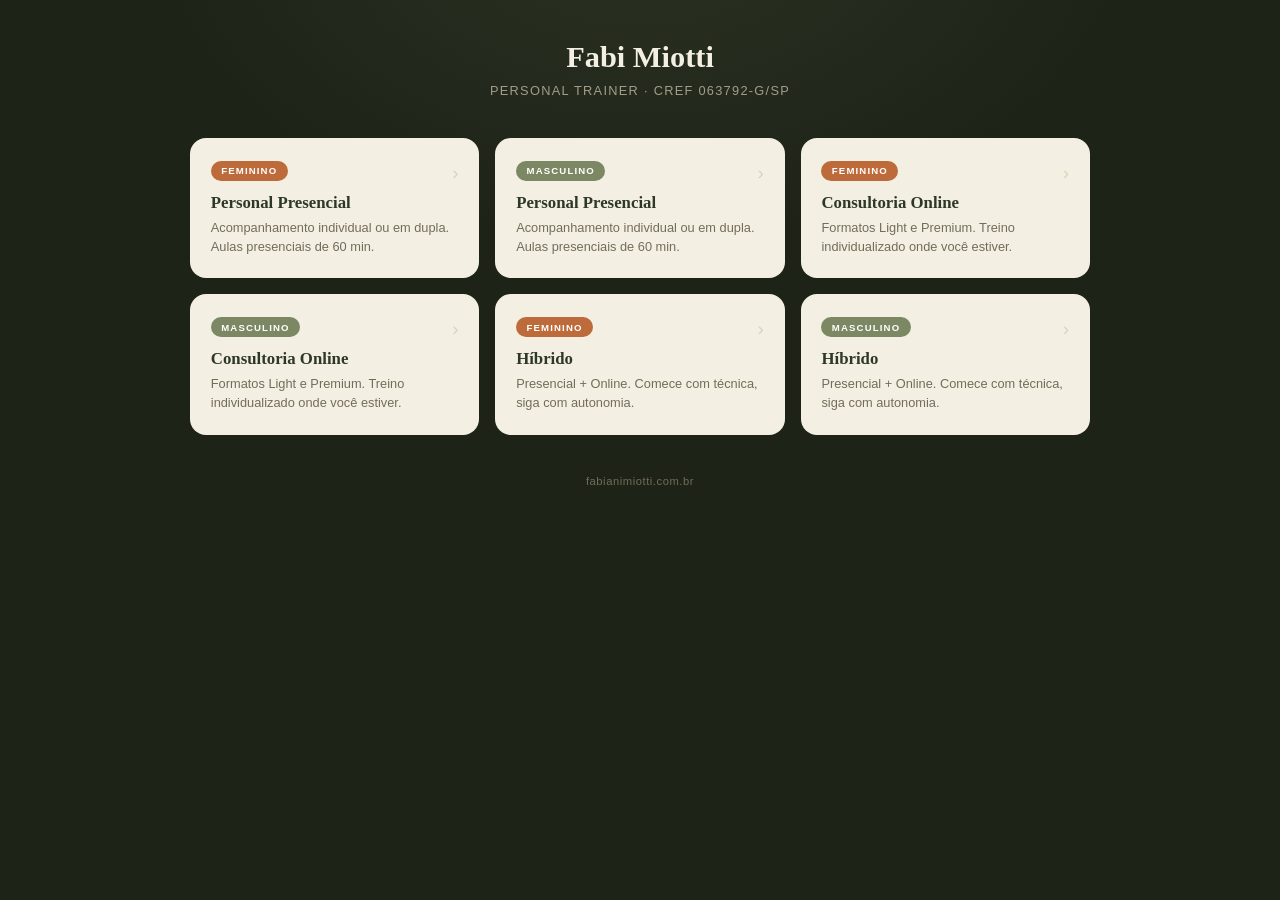
==== index.html @ b37139c1 "Publicar apresentações Fabi Miotti" ====
<!doctype html>
<meta charset="UTF-8">
<title>Fabi Miotti — Apresentações</title>
<meta name="viewport" content="width=device-width, initial-scale=1" />
<style>
  :root{
    --paper:#F4EFE3;
    --paper-soft:#FBF8F1;
    --ink:#2C2A22;
    --ink-soft:#736C58;
    --green:#3B4630;
    --green-deep:#2E3826;
    --accent-f:#BD6B3B;
    --accent-m:#7C8863;
    --line:#DED2B8;
    --stage:#1E2318;
  }
  *{box-sizing:border-box;}
  html,body{height:100%;margin:0;}
  body{
    min-height:100vh;
    background:radial-gradient(ellipse 900px 600px at 50% -10%, #2B3222 0%, var(--stage) 55%);
    color:var(--paper);
    font-family:-apple-system,BlinkMacSystemFont,"Segoe UI",Roboto,Helvetica,Arial,sans-serif;
    padding:2.5rem 1rem;
  }
  .header{text-align:center;margin-bottom:2.5rem;}
  .header h1{font-family:"Iowan Old Style","Palatino Linotype",Georgia,serif;font-size:1.9rem;margin:0;color:var(--paper);}
  .header p{font-size:.8rem;letter-spacing:.1em;text-transform:uppercase;color:#A39D89;margin:.5rem 0 0;}
  .grid{display:grid;grid-template-columns:repeat(auto-fill,minmax(280px,1fr));gap:1rem;max-width:900px;margin:0 auto;}
  .card{background:var(--paper);border-radius:16px;padding:1.4rem 1.3rem;color:var(--ink);text-decoration:none;display:block;transition:transform .15s ease,box-shadow .15s ease;}
  .card:hover{transform:translateY(-3px);box-shadow:0 12px 30px rgba(0,0,0,.35);}
  .tag{font-size:.6rem;font-weight:700;letter-spacing:.12em;text-transform:uppercase;padding:.28rem .65rem;border-radius:999px;display:inline-block;margin-bottom:.75rem;}
  .tag.fem{background:var(--accent-f);color:#fff;}
  .tag.masc{background:var(--accent-m);color:#fff;}
  .card h2{font-family:"Iowan Old Style","Palatino Linotype",Georgia,serif;font-size:1.05rem;color:var(--green-deep);margin:0 0 .3rem;}
  .card p{font-size:.8rem;color:var(--ink-soft);margin:0;line-height:1.5;}
  .arrow{float:right;color:var(--line);font-size:1.2rem;margin-top:.1rem;}
  .footer{text-align:center;margin-top:2.5rem;font-size:.7rem;color:#736C58;letter-spacing:.05em;}
</style>
<div class="header">
  <h1>Fabi Miotti</h1>
  <p>Personal Trainer · CREF 063792-G/SP</p>
</div>
<div class="grid">
  <a class="card" href="presencial-feminino.html">
    <span class="tag fem">Feminino</span><span class="arrow">&#8250;</span>
    <h2>Personal Presencial</h2>
    <p>Acompanhamento individual ou em dupla. Aulas presenciais de 60 min.</p>
  </a>
  <a class="card" href="presencial-masculino.html">
    <span class="tag masc">Masculino</span><span class="arrow">&#8250;</span>
    <h2>Personal Presencial</h2>
    <p>Acompanhamento individual ou em dupla. Aulas presenciais de 60 min.</p>
  </a>
  <a class="card" href="consultoria-online-feminino.html">
    <span class="tag fem">Feminino</span><span class="arrow">&#8250;</span>
    <h2>Consultoria Online</h2>
    <p>Formatos Light e Premium. Treino individualizado onde você estiver.</p>
  </a>
  <a class="card" href="consultoria-online-masculino.html">
    <span class="tag masc">Masculino</span><span class="arrow">&#8250;</span>
    <h2>Consultoria Online</h2>
    <p>Formatos Light e Premium. Treino individualizado onde você estiver.</p>
  </a>
  <a class="card" href="hibrido-feminino.html">
    <span class="tag fem">Feminino</span><span class="arrow">&#8250;</span>
    <h2>Híbrido</h2>
    <p>Presencial + Online. Comece com técnica, siga com autonomia.</p>
  </a>
  <a class="card" href="hibrido-masculino.html">
    <span class="tag masc">Masculino</span><span class="arrow">&#8250;</span>
    <h2>Híbrido</h2>
    <p>Presencial + Online. Comece com técnica, siga com autonomia.</p>
  </a>
</div>
<div class="footer">fabianimiotti.com.br</div>
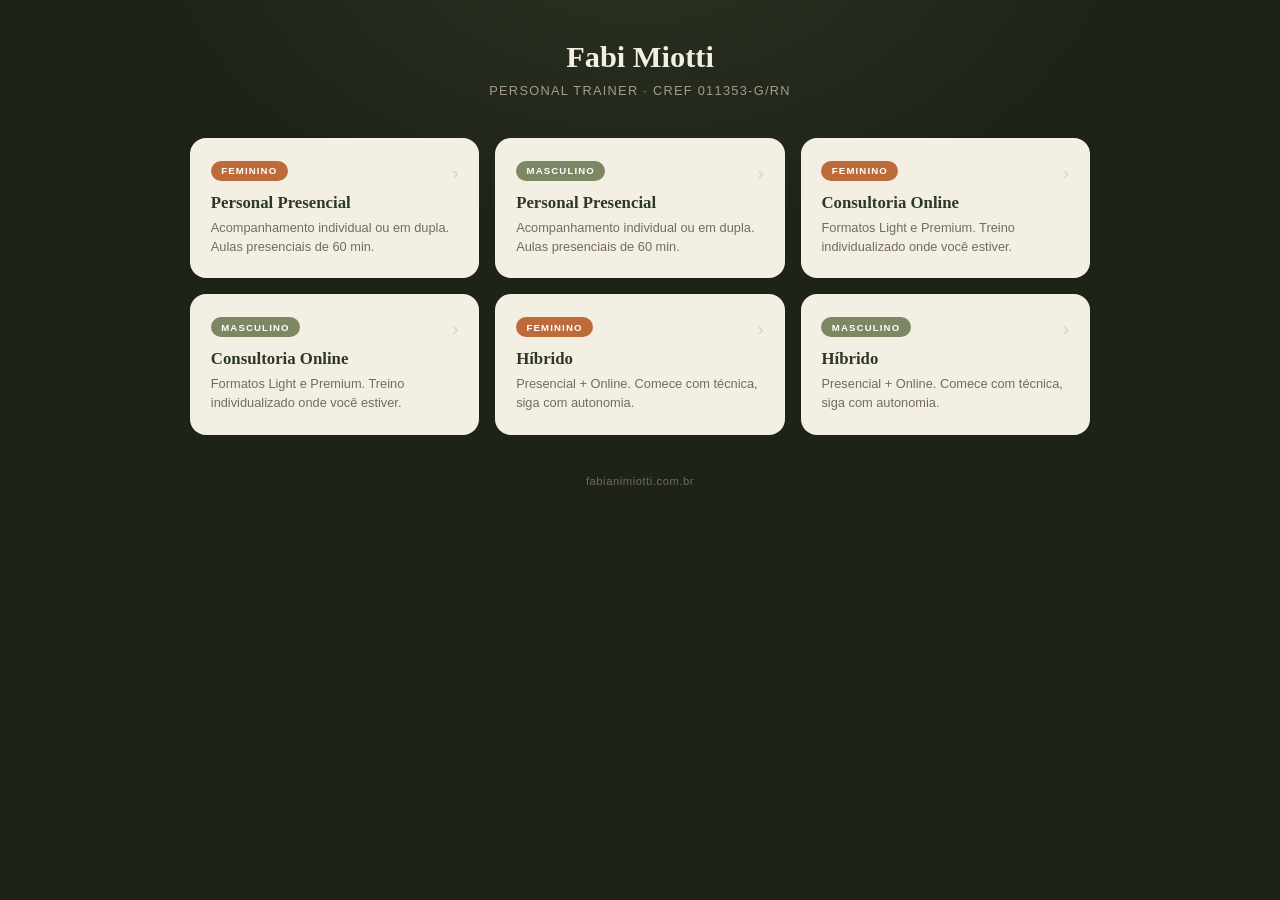
==== commit fbc08a4a: "fix: update CREF 063792-G/SP → 011353-G/RN across all pages Co-Authored-By: Claude Sonnet 4.6 <norep" ====
--- a/index.html
+++ b/index.html
@@ -40,7 +40,7 @@
 </style>
 <div class="header">
   <h1>Fabi Miotti</h1>
-  <p>Personal Trainer · CREF 063792-G/SP</p>
+  <p>Personal Trainer · CREF 011353-G/RN</p>
 </div>
 <div class="grid">
   <a class="card" href="presencial-feminino.html">
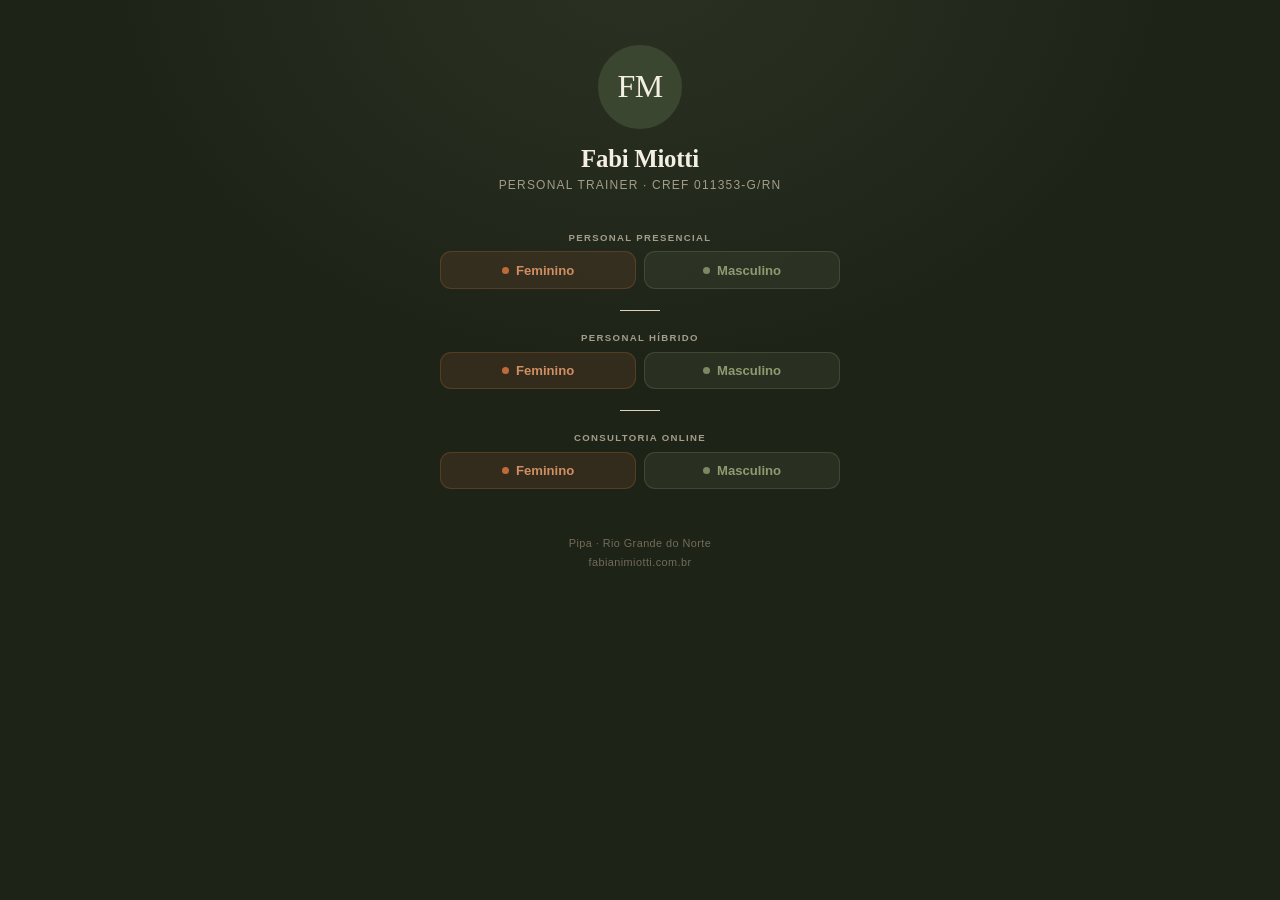
==== commit cd46cba3: "index: redesign as link-in-bio with 3 category sections Group cards into Personal Presencial, Person" ====
--- a/index.html
+++ b/index.html
@@ -1,6 +1,6 @@
 <!doctype html>
 <meta charset="UTF-8">
-<title>Fabi Miotti — Apresentações</title>
+<title>Fabi Miotti</title>
 <meta name="viewport" content="width=device-width, initial-scale=1" />
 <style>
   :root{
@@ -8,10 +8,10 @@
     --paper-soft:#FBF8F1;
     --ink:#2C2A22;
     --ink-soft:#736C58;
+    --ink-faint:#A39D89;
     --green:#3B4630;
     --green-deep:#2E3826;
-    --accent-f:#BD6B3B;
-    --accent-m:#7C8863;
+    --accent:#BD6B3B;
     --line:#DED2B8;
     --stage:#1E2318;
   }
@@ -19,59 +19,135 @@
   html,body{height:100%;margin:0;}
   body{
     min-height:100vh;
-    background:radial-gradient(ellipse 900px 600px at 50% -10%, #2B3222 0%, var(--stage) 55%);
+    background:radial-gradient(ellipse 900px 700px at 50% -5%, #2B3222 0%, var(--stage) 60%);
     color:var(--paper);
     font-family:-apple-system,BlinkMacSystemFont,"Segoe UI",Roboto,Helvetica,Arial,sans-serif;
-    padding:2.5rem 1rem;
+    display:flex;flex-direction:column;align-items:center;
+    padding:2.8rem 1.25rem 3rem;
   }
-  .header{text-align:center;margin-bottom:2.5rem;}
-  .header h1{font-family:"Iowan Old Style","Palatino Linotype",Georgia,serif;font-size:1.9rem;margin:0;color:var(--paper);}
-  .header p{font-size:.8rem;letter-spacing:.1em;text-transform:uppercase;color:#A39D89;margin:.5rem 0 0;}
-  .grid{display:grid;grid-template-columns:repeat(auto-fill,minmax(280px,1fr));gap:1rem;max-width:900px;margin:0 auto;}
-  .card{background:var(--paper);border-radius:16px;padding:1.4rem 1.3rem;color:var(--ink);text-decoration:none;display:block;transition:transform .15s ease,box-shadow .15s ease;}
-  .card:hover{transform:translateY(-3px);box-shadow:0 12px 30px rgba(0,0,0,.35);}
-  .tag{font-size:.6rem;font-weight:700;letter-spacing:.12em;text-transform:uppercase;padding:.28rem .65rem;border-radius:999px;display:inline-block;margin-bottom:.75rem;}
-  .tag.fem{background:var(--accent-f);color:#fff;}
-  .tag.masc{background:var(--accent-m);color:#fff;}
-  .card h2{font-family:"Iowan Old Style","Palatino Linotype",Georgia,serif;font-size:1.05rem;color:var(--green-deep);margin:0 0 .3rem;}
-  .card p{font-size:.8rem;color:var(--ink-soft);margin:0;line-height:1.5;}
-  .arrow{float:right;color:var(--line);font-size:1.2rem;margin-top:.1rem;}
-  .footer{text-align:center;margin-top:2.5rem;font-size:.7rem;color:#736C58;letter-spacing:.05em;}
+
+  /* HEADER */
+  .profile{text-align:center;margin-bottom:2.5rem;}
+  .avatar{
+    width:84px;height:84px;border-radius:50%;
+    background:var(--green);border:3px solid #3B4630;
+    display:flex;align-items:center;justify-content:center;
+    margin:0 auto 1rem;
+    font-family:"Iowan Old Style","Palatino Linotype",Georgia,serif;
+    font-size:2rem;color:var(--paper);letter-spacing:-.02em;
+    overflow:hidden;
+  }
+  .avatar img{width:100%;height:100%;object-fit:cover;}
+  .profile h1{
+    font-family:"Iowan Old Style","Palatino Linotype","Book Antiqua",Georgia,serif;
+    font-size:1.55rem;margin:0 0 .3rem;color:var(--paper);letter-spacing:-.01em;
+  }
+  .profile .tagline{
+    font-size:.75rem;letter-spacing:.1em;text-transform:uppercase;
+    color:var(--ink-faint);margin:0;
+  }
+
+  /* LINK GROUPS */
+  .links{width:100%;max-width:400px;display:flex;flex-direction:column;gap:1.1rem;}
+
+  .group{display:flex;flex-direction:column;gap:.45rem;}
+  .group-label{
+    font-size:.6rem;font-weight:700;letter-spacing:.14em;text-transform:uppercase;
+    color:var(--ink-faint);text-align:center;margin:0 0 .1rem;
+  }
+
+  /* PRIMARY BUTTON */
+  .btn-primary{
+    display:flex;align-items:center;justify-content:space-between;
+    background:var(--green);color:var(--paper);
+    border-radius:14px;padding:1rem 1.2rem;
+    text-decoration:none;
+    font-weight:600;font-size:1rem;
+    transition:background .14s ease,transform .12s ease;
+    border:1px solid #ffffff0d;
+  }
+  .btn-primary:hover{background:var(--green-deep);transform:translateY(-1px);}
+  .btn-primary .ico{font-size:1.1rem;flex:none;}
+  .btn-primary .lbl{flex:1;padding:0 .7rem;}
+  .btn-primary .lbl small{display:block;font-size:.73rem;font-weight:400;opacity:.72;margin-top:.1rem;}
+  .btn-primary .arr{color:#ffffff55;font-size:1.2rem;}
+
+  /* SECONDARY LINKS (fem/masc) */
+  .sub-links{display:flex;gap:.5rem;}
+  .btn-sub{
+    flex:1;display:flex;align-items:center;justify-content:center;gap:.45rem;
+    padding:.65rem .5rem;border-radius:11px;
+    text-decoration:none;font-size:.82rem;font-weight:600;
+    transition:opacity .14s ease,transform .12s ease;
+  }
+  .btn-sub:hover{opacity:.85;transform:translateY(-1px);}
+  .btn-sub.fem{background:#BD6B3B22;color:#D08F62;border:1px solid #BD6B3B44;}
+  .btn-sub.masc{background:#7C886322;color:#8E9B70;border:1px solid #7C886344;}
+  .btn-sub .dot{width:7px;height:7px;border-radius:50%;flex:none;}
+  .btn-sub.fem .dot{background:#BD6B3B;}
+  .btn-sub.masc .dot{background:#7C8863;}
+
+  /* DIVIDER */
+  .divider{width:40px;height:1px;background:var(--line);margin:.2rem auto;}
+
+  /* FOOTER */
+  .footer{margin-top:2.8rem;text-align:center;font-size:.68rem;color:#736C58;letter-spacing:.04em;line-height:1.7;}
 </style>
-<div class="header">
+
+<div class="profile">
+  <div class="avatar">FM</div>
   <h1>Fabi Miotti</h1>
-  <p>Personal Trainer · CREF 011353-G/RN</p>
+  <p class="tagline">Personal Trainer · CREF 011353-G/RN</p>
 </div>
-<div class="grid">
-  <a class="card" href="presencial-feminino.html">
-    <span class="tag fem">Feminino</span><span class="arrow">&#8250;</span>
-    <h2>Personal Presencial</h2>
-    <p>Acompanhamento individual ou em dupla. Aulas presenciais de 60 min.</p>
-  </a>
-  <a class="card" href="presencial-masculino.html">
-    <span class="tag masc">Masculino</span><span class="arrow">&#8250;</span>
-    <h2>Personal Presencial</h2>
-    <p>Acompanhamento individual ou em dupla. Aulas presenciais de 60 min.</p>
-  </a>
-  <a class="card" href="consultoria-online-feminino.html">
-    <span class="tag fem">Feminino</span><span class="arrow">&#8250;</span>
-    <h2>Consultoria Online</h2>
-    <p>Formatos Light e Premium. Treino individualizado onde você estiver.</p>
-  </a>
-  <a class="card" href="consultoria-online-masculino.html">
-    <span class="tag masc">Masculino</span><span class="arrow">&#8250;</span>
-    <h2>Consultoria Online</h2>
-    <p>Formatos Light e Premium. Treino individualizado onde você estiver.</p>
-  </a>
-  <a class="card" href="hibrido-feminino.html">
-    <span class="tag fem">Feminino</span><span class="arrow">&#8250;</span>
-    <h2>Híbrido</h2>
-    <p>Presencial + Online. Comece com técnica, siga com autonomia.</p>
-  </a>
-  <a class="card" href="hibrido-masculino.html">
-    <span class="tag masc">Masculino</span><span class="arrow">&#8250;</span>
-    <h2>Híbrido</h2>
-    <p>Presencial + Online. Comece com técnica, siga com autonomia.</p>
-  </a>
+
+<div class="links">
+
+  <!-- PRESENCIAL -->
+  <div class="group">
+    <p class="group-label">Personal Presencial</p>
+    <div class="sub-links">
+      <a class="btn-sub fem" href="presencial-feminino.html">
+        <span class="dot"></span>Feminino
+      </a>
+      <a class="btn-sub masc" href="presencial-masculino.html">
+        <span class="dot"></span>Masculino
+      </a>
+    </div>
+  </div>
+
+  <div class="divider"></div>
+
+  <!-- HÍBRIDO -->
+  <div class="group">
+    <p class="group-label">Personal Híbrido</p>
+    <div class="sub-links">
+      <a class="btn-sub fem" href="hibrido-feminino.html">
+        <span class="dot"></span>Feminino
+      </a>
+      <a class="btn-sub masc" href="hibrido-masculino.html">
+        <span class="dot"></span>Masculino
+      </a>
+    </div>
+  </div>
+
+  <div class="divider"></div>
+
+  <!-- ONLINE -->
+  <div class="group">
+    <p class="group-label">Consultoria Online</p>
+    <div class="sub-links">
+      <a class="btn-sub fem" href="consultoria-online-feminino.html">
+        <span class="dot"></span>Feminino
+      </a>
+      <a class="btn-sub masc" href="consultoria-online-masculino.html">
+        <span class="dot"></span>Masculino
+      </a>
+    </div>
+  </div>
+
 </div>
-<div class="footer">fabianimiotti.com.br</div>+
+<div class="footer">
+  Pipa · Rio Grande do Norte<br>
+  fabianimiotti.com.br
+</div>
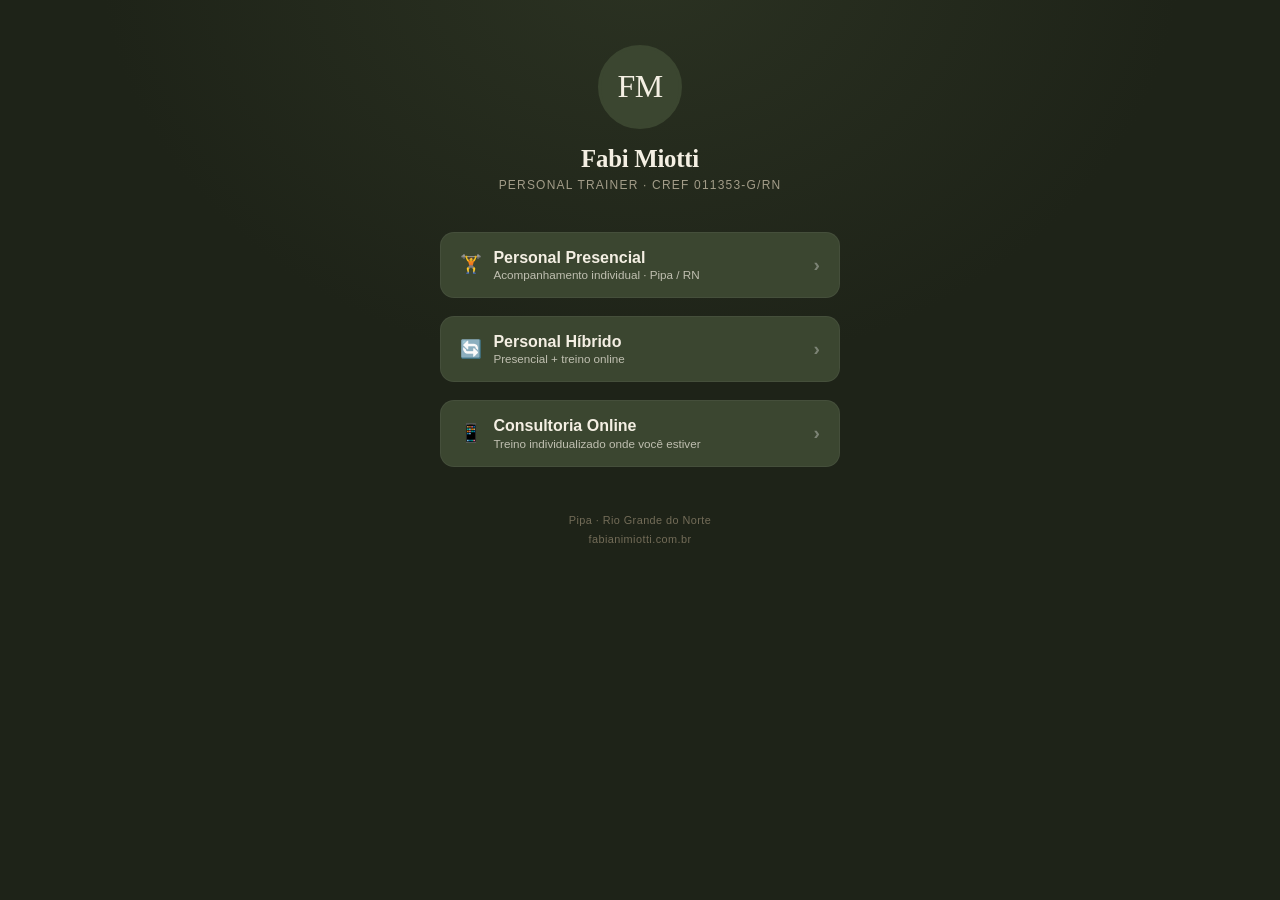
==== commit 3338c4cc: "index: simplify to 3 direct buttons, feminino only Remove masculine variants and sub-link layout. Th" ====
--- a/index.html
+++ b/index.html
@@ -102,48 +102,23 @@
 
 <div class="links">
 
-  <!-- PRESENCIAL -->
-  <div class="group">
-    <p class="group-label">Personal Presencial</p>
-    <div class="sub-links">
-      <a class="btn-sub fem" href="presencial-feminino.html">
-        <span class="dot"></span>Feminino
-      </a>
-      <a class="btn-sub masc" href="presencial-masculino.html">
-        <span class="dot"></span>Masculino
-      </a>
-    </div>
-  </div>
+  <a class="btn-primary" href="presencial-feminino.html">
+    <span class="ico">🏋️</span>
+    <span class="lbl">Personal Presencial<small>Acompanhamento individual · Pipa / RN</small></span>
+    <span class="arr">›</span>
+  </a>
 
-  <div class="divider"></div>
+  <a class="btn-primary" href="hibrido-feminino.html">
+    <span class="ico">🔄</span>
+    <span class="lbl">Personal Híbrido<small>Presencial + treino online</small></span>
+    <span class="arr">›</span>
+  </a>
 
-  <!-- HÍBRIDO -->
-  <div class="group">
-    <p class="group-label">Personal Híbrido</p>
-    <div class="sub-links">
-      <a class="btn-sub fem" href="hibrido-feminino.html">
-        <span class="dot"></span>Feminino
-      </a>
-      <a class="btn-sub masc" href="hibrido-masculino.html">
-        <span class="dot"></span>Masculino
-      </a>
-    </div>
-  </div>
-
-  <div class="divider"></div>
-
-  <!-- ONLINE -->
-  <div class="group">
-    <p class="group-label">Consultoria Online</p>
-    <div class="sub-links">
-      <a class="btn-sub fem" href="consultoria-online-feminino.html">
-        <span class="dot"></span>Feminino
-      </a>
-      <a class="btn-sub masc" href="consultoria-online-masculino.html">
-        <span class="dot"></span>Masculino
-      </a>
-    </div>
-  </div>
+  <a class="btn-primary" href="consultoria-online-feminino.html">
+    <span class="ico">📱</span>
+    <span class="lbl">Consultoria Online<small>Treino individualizado onde você estiver</small></span>
+    <span class="arr">›</span>
+  </a>
 
 </div>
 
